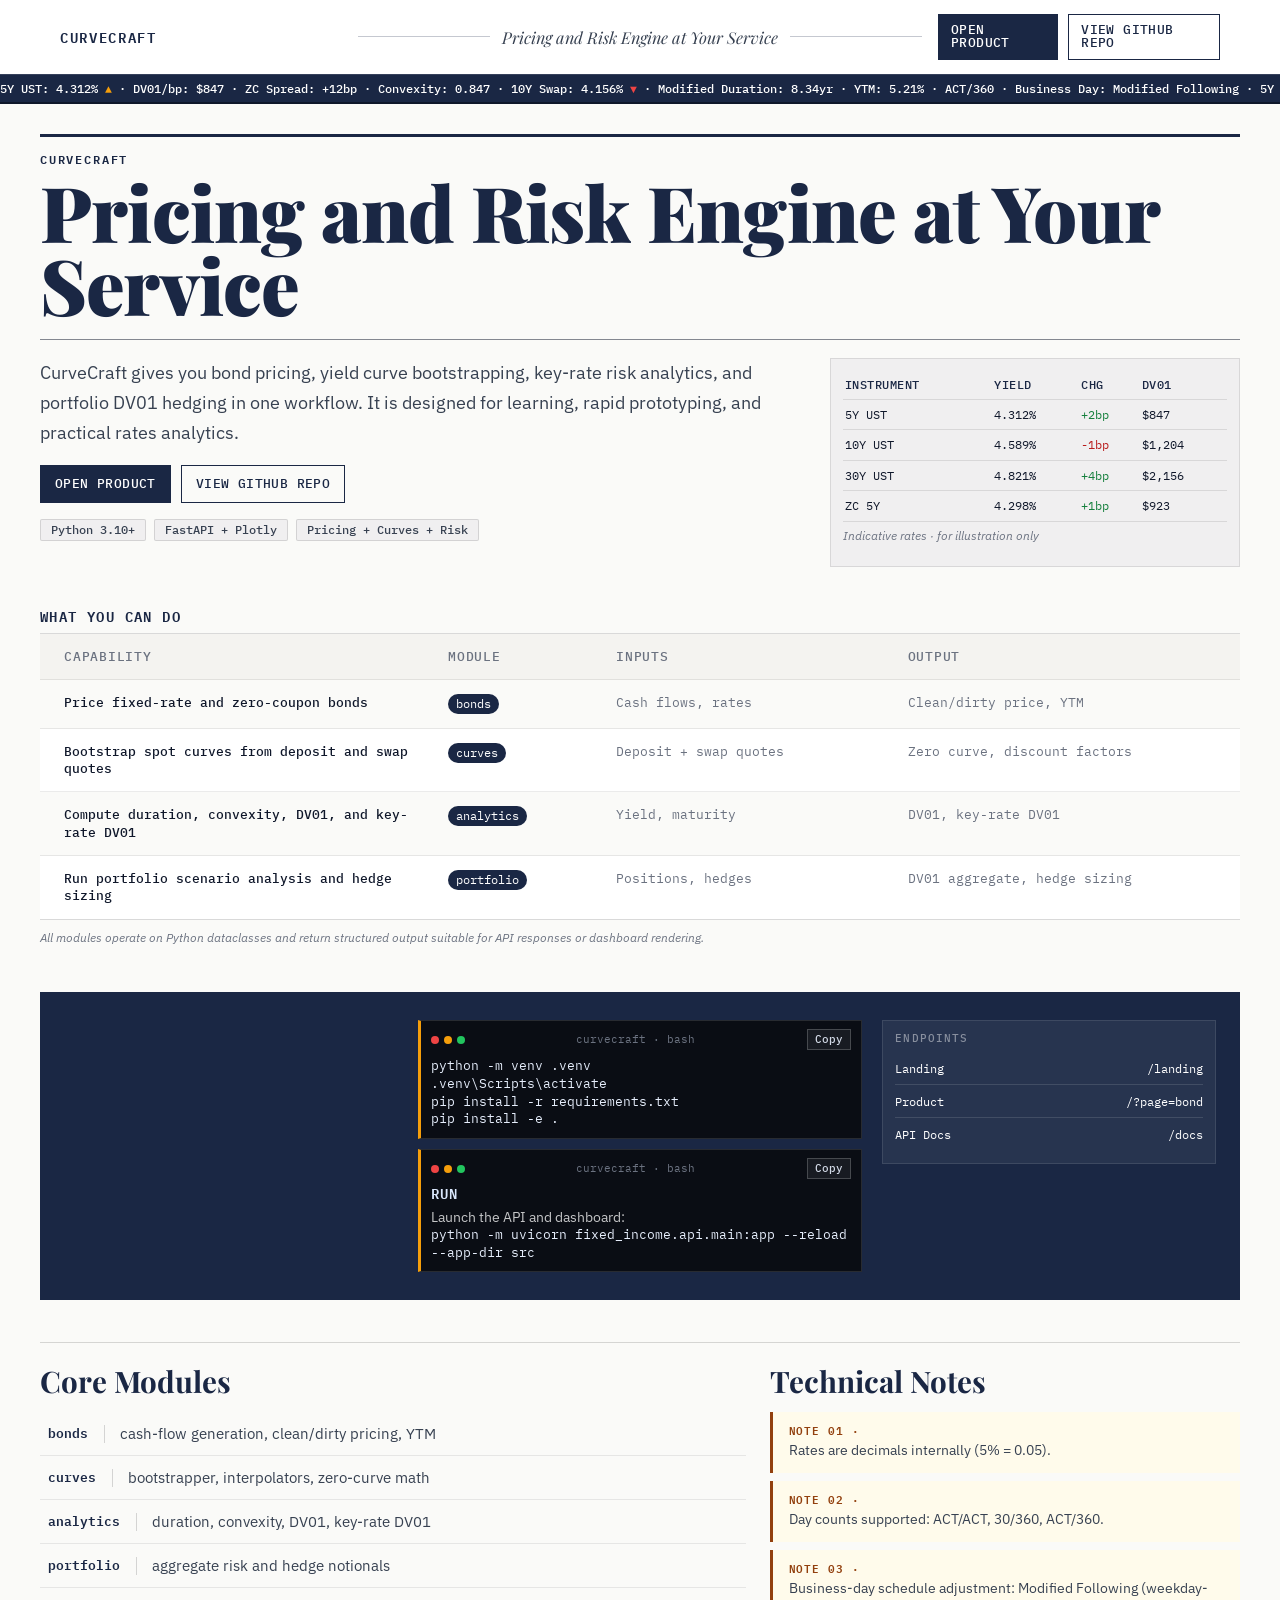
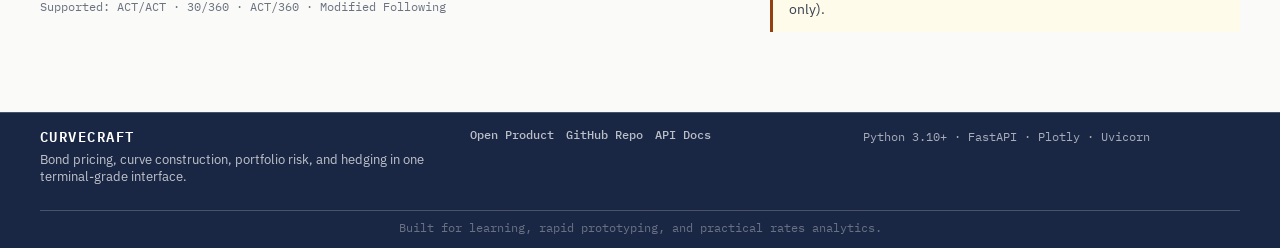
==== src/fixed_income/api/static/landing/index.html @ 66b0b0cb "Add Bloomberg-style landing page and wire landing route" ====
<!DOCTYPE html>
<html lang="en">
<head>
    <meta charset="UTF-8">
    <meta name="viewport" content="width=device-width, initial-scale=1.0">
    <title>CurveCraft | Pricing and Risk Engine at Your Service</title>
    <link rel="preconnect" href="https://fonts.googleapis.com">
    <link rel="preconnect" href="https://fonts.gstatic.com" crossorigin>
    <link
        href="https://fonts.googleapis.com/css2?family=IBM+Plex+Mono:wght@400;500;600&family=IBM+Plex+Sans:wght@400;500&family=Playfair+Display:ital,wght@0,700;0,900;1,700&display=swap"
        rel="stylesheet"
    >
    <style>
        :root {
            --bg: #fafaf8;
            --surface: #ffffff;
            --surface-ruled: #f4f3f0;
            --surface-data: #f0eff0;
            --accent: #1a2744;
            --positive: #15803d;
            --negative: #b91c1c;
            --neutral: #374151;
            --border: rgba(0, 0, 0, 0.1);
            --border-strong: rgba(26, 39, 68, 0.25);
            --text: #0f172a;
            --muted: #6b7280;
            --data: #1a2744;
            --amber: #92400e;
        }

        * { box-sizing: border-box; }

        body {
            margin: 0;
            background: var(--bg);
            color: var(--text);
            font-family: "IBM Plex Sans", "Segoe UI", sans-serif;
        }

        .shell {
            width: min(1200px, calc(100vw - 40px));
            margin: 0 auto;
        }

        .masthead {
            background: var(--surface);
            border-bottom: 2px solid #0f172a;
        }

        .masthead-main {
            display: grid;
            grid-template-columns: 1fr 2fr 1fr;
            align-items: center;
            gap: 16px;
            padding: 14px 20px;
        }

        .brand {
            margin: 0;
            font: 600 0.86rem/1 "IBM Plex Mono", monospace;
            letter-spacing: 0.12em;
            color: var(--accent);
            text-transform: uppercase;
        }

        .masthead-tagline {
            display: flex;
            align-items: center;
            gap: 12px;
            color: var(--neutral);
            justify-content: center;
        }

        .masthead-tagline::before,
        .masthead-tagline::after {
            content: "";
            height: 1px;
            background: var(--border-strong);
            flex: 1;
        }

        .masthead-tagline span {
            font-family: "Playfair Display", serif;
            font-style: italic;
            font-size: 1.02rem;
            white-space: nowrap;
        }

        .masthead-actions {
            display: flex;
            justify-content: flex-end;
            gap: 10px;
        }

        .masthead-btn {
            border: 1px solid var(--accent);
            background: transparent;
            color: var(--accent);
            text-decoration: none;
            padding: 9px 12px;
            border-radius: 0;
            font: 500 0.8rem/1 "IBM Plex Mono", monospace;
            text-transform: uppercase;
            letter-spacing: 0.03em;
        }

        .masthead-btn.is-primary {
            background: var(--accent);
            color: #fff;
        }

        .ticker {
            background: var(--accent);
            overflow: hidden;
            white-space: nowrap;
            border-top: 1px solid rgba(255, 255, 255, 0.12);
        }

        .ticker-track {
            display: inline-block;
            padding: 8px 0;
            color: #fff;
            font: 500 0.72rem/1 "IBM Plex Mono", monospace;
            animation: ticker 26s linear infinite;
            min-width: 200%;
        }

        .up { color: #f59e0b; }
        .down { color: #ef4444; }

        @keyframes ticker {
            from { transform: translateX(0); }
            to { transform: translateX(-50%); }
        }

        main { padding: 30px 0 40px; }

        .hero-rule-strong {
            height: 3px;
            background: var(--accent);
            transform-origin: left;
        }

        .hero-rule-thin {
            height: 1px;
            background: rgba(15, 23, 42, 0.5);
            margin-top: 18px;
        }

        .hero-eyebrow {
            margin: 16px 0 0;
            color: var(--accent);
            font: 600 0.76rem/1 "IBM Plex Mono", monospace;
            letter-spacing: 0.15em;
            text-transform: uppercase;
        }

        .hero-headline {
            margin: 10px 0 8px;
            font-family: "Playfair Display", serif;
            font-weight: 900;
            font-size: clamp(3.2rem, 6vw, 7rem);
            letter-spacing: -0.01em;
            color: var(--accent);
            line-height: 0.95;
        }

        .hero-editorial {
            display: grid;
            grid-template-columns: 1.3fr 0.7fr;
            gap: 28px;
            margin-top: 18px;
        }

        .hero-copy p {
            margin: 0;
            color: var(--neutral);
            font-size: 18px;
            line-height: 1.65;
        }

        .hero-actions {
            margin-top: 18px;
            display: flex;
            gap: 10px;
            flex-wrap: wrap;
        }

        .hero-btn {
            border-radius: 0;
            text-decoration: none;
            padding: 11px 14px;
            font: 500 0.84rem/1 "IBM Plex Mono", monospace;
            border: 1px solid var(--accent);
            text-transform: uppercase;
            letter-spacing: 0.03em;
        }

        .hero-btn.is-primary {
            background: var(--accent);
            color: #fff;
        }

        .hero-btn.is-outline {
            background: transparent;
            color: var(--accent);
        }

        .spec-tags {
            margin-top: 16px;
            display: flex;
            flex-wrap: wrap;
            gap: 8px;
        }

        .spec-tag {
            border: 1px solid rgba(0, 0, 0, 0.12);
            background: var(--surface-data);
            border-radius: 2px;
            padding: 4px 10px;
            color: var(--neutral);
            font: 500 0.74rem/1 "IBM Plex Mono", monospace;
        }

        .yield-panel {
            background: var(--surface-data);
            border: 1px solid var(--border);
            padding: 12px;
        }

        .yield-caption {
            margin-top: 7px;
            color: var(--muted);
            font: italic 400 0.72rem/1.2 "IBM Plex Sans", sans-serif;
        }

        .yield-grid {
            width: 100%;
            border-collapse: collapse;
            font: 400 0.78rem/1.4 "IBM Plex Mono", monospace;
            color: var(--data);
        }

        .yield-grid thead th {
            color: var(--accent);
            font-weight: 500;
            text-transform: uppercase;
            letter-spacing: 0.04em;
            border-bottom: 1px solid var(--border);
            padding: 5px 2px;
            text-align: left;
        }

        .yield-grid tbody tr {
            opacity: 0;
        }

        .yield-grid td {
            border-bottom: 1px solid var(--border);
            padding: 6px 2px;
            color: #0f172a;
        }

        .yield-grid td.pos { color: var(--positive); }
        .yield-grid td.neg { color: var(--negative); }

        .section {
            margin-top: 42px;
        }

        .section-title {
            margin: 0 0 10px;
            color: var(--accent);
            font: 600 0.88rem/1 "IBM Plex Mono", monospace;
            letter-spacing: 0.1em;
            text-transform: uppercase;
        }

        .capability-wrap {
            border-top: 1px solid rgba(0, 0, 0, 0.15);
            border-bottom: 1px solid rgba(0, 0, 0, 0.15);
            background: var(--surface);
        }

        .capability-row {
            display: grid;
            grid-template-columns: 2.4fr 1fr 1.8fr 2fr;
            gap: 14px;
            padding: 14px 24px;
            border-bottom: 1px solid rgba(0, 0, 0, 0.08);
            font: 400 0.8rem/1.35 "IBM Plex Mono", monospace;
            color: var(--muted);
            opacity: 0;
            transition: opacity 0.3s ease;
        }

        .capability-row:last-child { border-bottom: 0; }
        .capability-row:nth-child(even) { background: var(--bg); }
        .capability-row.header {
            background: var(--surface-ruled);
            color: var(--muted);
            font-weight: 500;
            text-transform: uppercase;
            letter-spacing: 0.06em;
            opacity: 1;
        }

        .capability-row.data-row:hover {
            background: #f0f4ff;
            border-left: 3px solid var(--accent);
            padding-left: 21px;
        }

        .capability-name {
            color: var(--text);
            font-weight: 500;
        }

        .module-pill {
            display: inline-block;
            background: var(--accent);
            color: #fff;
            border-radius: 999px;
            padding: 2px 8px;
            font-size: 0.73rem;
            text-transform: lowercase;
            width: fit-content;
        }

        .capability-note {
            margin: 9px 0 0;
            color: var(--muted);
            font: italic 400 0.78rem/1.4 "IBM Plex Sans", sans-serif;
        }

        .install-run {
            margin-top: 46px;
            background: var(--accent);
            color: #fff;
            padding: 28px 24px;
        }

        .install-run-grid {
            display: grid;
            grid-template-columns: 0.9fr 1.2fr 0.9fr;
            gap: 20px;
            align-items: start;
        }

        .install-title,
        .run-title {
            margin: 0 0 8px;
            font: 600 0.86rem/1 "IBM Plex Mono", monospace;
            letter-spacing: 0.1em;
            text-transform: uppercase;
            color: #d9e6fb;
        }

        .install-body,
        .run-body {
            margin: 0;
            color: rgba(255, 255, 255, 0.76);
            font-size: 0.88rem;
        }

        .install-steps {
            margin-top: 12px;
            display: grid;
            gap: 10px;
            opacity: 0;
            transition: opacity 0.3s ease;
        }

        .install-step {
            display: grid;
            gap: 2px;
        }

        .step-no {
            color: #f59e0b;
            font: 600 0.78rem/1 "IBM Plex Mono", monospace;
            letter-spacing: 0.06em;
        }

        .step-desc {
            color: rgba(255, 255, 255, 0.76);
            font-size: 0.8rem;
        }

        .terminal {
            background: #0a0d14;
            border: 1px solid rgba(255, 255, 255, 0.12);
            border-left: 3px solid #f59e0b;
            padding: 8px 10px 10px;
            position: relative;
            opacity: 0;
            transition: opacity 0.3s ease;
        }

        .terminal + .terminal { margin-top: 10px; }

        .terminal-bar {
            display: flex;
            align-items: center;
            justify-content: space-between;
            margin-bottom: 7px;
            color: #6b7280;
            font: 400 0.68rem/1 "IBM Plex Mono", monospace;
        }

        .dots { display: inline-flex; gap: 5px; }
        .dot { width: 8px; height: 8px; border-radius: 50%; }
        .dot.r { background: #ef4444; }
        .dot.y { background: #f59e0b; }
        .dot.g { background: #22c55e; }

        .copy-btn {
            border: 1px solid rgba(255, 255, 255, 0.2);
            background: rgba(255, 255, 255, 0.06);
            color: #d2d9e6;
            padding: 4px 7px;
            font: 500 0.7rem/1 "IBM Plex Mono", monospace;
            cursor: pointer;
        }

        .terminal pre {
            margin: 0;
            color: #e6eefc;
            white-space: pre-wrap;
            font: 400 0.79rem/1.4 "IBM Plex Mono", monospace;
        }

        .endpoint-box {
            background: rgba(255, 255, 255, 0.06);
            border: 1px solid rgba(255, 255, 255, 0.1);
            padding: 12px;
            opacity: 0;
            transition: opacity 0.3s ease;
        }

        .endpoint-head {
            margin: 0 0 8px;
            color: rgba(255, 255, 255, 0.45);
            font: 500 0.68rem/1 "IBM Plex Mono", monospace;
            letter-spacing: 0.1em;
            text-transform: uppercase;
        }

        .endpoint-row {
            display: grid;
            grid-template-columns: 1fr auto;
            gap: 8px;
            border-bottom: 1px solid rgba(255, 255, 255, 0.12);
            padding: 8px 0;
            color: #fff;
            font: 400 0.78rem/1.3 "IBM Plex Mono", monospace;
        }

        .endpoint-row:last-child { border-bottom: 0; }

        .endpoint-row:hover { background: rgba(255, 255, 255, 0.08); }

        .sheets {
            margin-top: 42px;
            border-top: 1px solid rgba(0, 0, 0, 0.15);
            padding-top: 18px;
            display: grid;
            grid-template-columns: 1.5fr 1fr;
            gap: 24px;
        }

        .sheet-title {
            margin: 0 0 12px;
            color: var(--accent);
            font-family: "Playfair Display", serif;
            font-size: 1.85rem;
            font-weight: 700;
        }

        .module-row {
            display: grid;
            grid-template-columns: auto 12px 1fr;
            align-items: center;
            gap: 10px;
            padding: 12px 8px;
            border-bottom: 1px solid rgba(0, 0, 0, 0.08);
            opacity: 0;
            transition: opacity 0.3s ease;
        }

        .module-row:hover { background: #f0f4ff; }

        .module-name {
            color: var(--accent);
            font: 600 0.8rem/1 "IBM Plex Mono", monospace;
            text-transform: lowercase;
        }

        .module-sep {
            height: 18px;
            border-left: 1px solid rgba(0, 0, 0, 0.15);
            justify-self: center;
        }

        .module-desc {
            color: var(--neutral);
            font-size: 0.92rem;
        }

        .spec-line {
            margin-top: 11px;
            color: var(--muted);
            font: 400 0.75rem/1.4 "IBM Plex Mono", monospace;
        }

        .note-card {
            border-left: 3px solid var(--amber);
            background: #fffbeb;
            padding: 12px 16px;
            opacity: 0;
            transition: opacity 0.3s ease;
        }

        .note-card + .note-card { margin-top: 8px; }

        .note-label {
            color: var(--amber);
            font: 600 0.69rem/1 "IBM Plex Mono", monospace;
            letter-spacing: 0.08em;
            text-transform: uppercase;
        }

        .note-text {
            margin-top: 5px;
            color: var(--neutral);
            font-size: 0.9rem;
            line-height: 1.45;
        }

        .footer {
            margin-top: 40px;
            background: var(--accent);
            color: #fff;
            border-top: 1px solid rgba(255, 255, 255, 0.2);
        }

        .footer-inner {
            width: min(1200px, calc(100vw - 40px));
            margin: 0 auto;
            padding: 16px 0 10px;
        }

        .footer-grid {
            display: grid;
            grid-template-columns: 1.1fr 1fr 1fr;
            gap: 16px;
            align-items: start;
            border-bottom: 1px solid rgba(255, 255, 255, 0.2);
            padding-bottom: 12px;
        }

        .footer-brand {
            margin: 0;
            font: 600 0.85rem/1 "IBM Plex Mono", monospace;
            letter-spacing: 0.11em;
            text-transform: uppercase;
        }

        .footer-copy {
            margin-top: 8px;
            color: rgba(255, 255, 255, 0.72);
            font-size: 0.82rem;
        }

        .footer-links {
            display: flex;
            gap: 12px;
            flex-wrap: wrap;
        }

        .footer-links a {
            color: rgba(255, 255, 255, 0.7);
            text-decoration: none;
            font: 500 0.76rem/1 "IBM Plex Mono", monospace;
        }

        .footer-links a:hover { color: #fff; }

        .footer-tech {
            color: rgba(255, 255, 255, 0.62);
            font: 400 0.73rem/1.45 "IBM Plex Mono", monospace;
        }

        .footer-bottom {
            padding: 10px 0 4px;
            text-align: center;
            color: rgba(255, 255, 255, 0.35);
            font: 400 0.72rem/1.2 "IBM Plex Mono", monospace;
        }

        @media (max-width: 768px) {
            .shell { width: calc(100vw - 22px); }
            .ticker { display: none; }
            .masthead-main {
                grid-template-columns: 1fr;
                text-align: center;
            }
            .masthead-actions { justify-content: center; }
            .hero-editorial { grid-template-columns: 1fr; }
            .capability-row {
                grid-template-columns: 1fr;
                gap: 6px;
            }
            .capability-row.header .cap-col:nth-child(n + 2),
            .capability-row.data-row > :nth-child(n + 2) {
                display: none;
            }
            .install-run-grid,
            .sheets,
            .footer-grid {
                grid-template-columns: 1fr;
            }
        }

        @media (prefers-reduced-motion: no-preference) {
            @supports (selector(:has(*))) {
                .hero-headline {
                    transition: opacity 0.5s ease;
                    @starting-style { opacity: 0; }
                }

                .hero-copy,
                .yield-panel {
                    transition: opacity 0.45s ease;
                    @starting-style { opacity: 0; }
                }
            }

            .hero-rule-strong {
                animation: ruleDraw 0.4s ease-out both;
            }

            @keyframes ruleDraw {
                from { transform: scaleX(0); }
                to { transform: scaleX(1); }
            }
        }
    </style>
</head>
<body>
    <header class="masthead">
        <div class="masthead-main shell">
            <p class="brand">CURVECRAFT</p>
            <div class="masthead-tagline"><span>Pricing and Risk Engine at Your Service</span></div>
            <div class="masthead-actions">
                <a class="masthead-btn is-primary" href="/?page=bond">Open Product</a>
                <a
                    class="masthead-btn"
                    href="https://github.com/Whauv/CurveCraft"
                    target="_blank"
                    rel="noopener noreferrer"
                >View GitHub Repo</a>
            </div>
        </div>
        <div class="ticker">
            <div class="ticker-track">
                5Y UST: 4.312% <span class="up">▲</span> · DV01/bp: $847 · ZC Spread: +12bp · Convexity: 0.847 ·
                10Y Swap: 4.156% <span class="down">▼</span> · Modified Duration: 8.34yr · YTM: 5.21% · ACT/360 ·
                Business Day: Modified Following · 5Y UST: 4.312% <span class="up">▲</span> · DV01/bp: $847 ·
                ZC Spread: +12bp · Convexity: 0.847 · 10Y Swap: 4.156% <span class="down">▼</span> ·
                Modified Duration: 8.34yr · YTM: 5.21% · ACT/360 · Business Day: Modified Following ·
            </div>
        </div>
    </header>

    <main class="shell">
        <section>
            <div class="hero-rule-strong"></div>
            <p class="hero-eyebrow">CURVECRAFT</p>
            <h1 class="hero-headline">Pricing and Risk Engine at Your Service</h1>
            <div class="hero-rule-thin"></div>

            <div class="hero-editorial">
                <div class="hero-copy">
                    <p>
                        CurveCraft gives you bond pricing, yield curve bootstrapping, key-rate risk analytics, and portfolio
                        DV01 hedging in one workflow. It is designed for learning, rapid prototyping, and practical rates analytics.
                    </p>
                    <div class="hero-actions">
                        <a class="hero-btn is-primary" href="/?page=bond">Open Product</a>
                        <a
                            class="hero-btn is-outline"
                            href="https://github.com/Whauv/CurveCraft"
                            target="_blank"
                            rel="noopener noreferrer"
                        >View GitHub Repo</a>
                    </div>
                    <div class="spec-tags">
                        <span class="spec-tag">Python 3.10+</span>
                        <span class="spec-tag">FastAPI + Plotly</span>
                        <span class="spec-tag">Pricing + Curves + Risk</span>
                    </div>
                </div>

                <aside class="yield-panel">
                    <table class="yield-grid" aria-label="Indicative rates">
                        <thead>
                            <tr><th>INSTRUMENT</th><th>YIELD</th><th>CHG</th><th>DV01</th></tr>
                        </thead>
                        <tbody>
                            <tr><td>5Y UST</td><td>4.312%</td><td class="pos">+2bp</td><td>$847</td></tr>
                            <tr><td>10Y UST</td><td>4.589%</td><td class="neg">-1bp</td><td>$1,204</td></tr>
                            <tr><td>30Y UST</td><td>4.821%</td><td class="pos">+4bp</td><td>$2,156</td></tr>
                            <tr><td>ZC 5Y</td><td>4.298%</td><td class="pos">+1bp</td><td>$923</td></tr>
                        </tbody>
                    </table>
                    <p class="yield-caption">Indicative rates · for illustration only</p>
                </aside>
            </div>
        </section>

        <section class="section">
            <h2 class="section-title">WHAT YOU CAN DO</h2>
            <div class="capability-wrap">
                <div class="capability-row header">
                    <div class="cap-col">CAPABILITY</div>
                    <div class="cap-col">MODULE</div>
                    <div class="cap-col">INPUTS</div>
                    <div class="cap-col">OUTPUT</div>
                </div>
                <div class="capability-row data-row">
                    <div class="capability-name">Price fixed-rate and zero-coupon bonds</div>
                    <div><span class="module-pill">bonds</span></div>
                    <div>Cash flows, rates</div>
                    <div>Clean/dirty price, YTM</div>
                </div>
                <div class="capability-row data-row">
                    <div class="capability-name">Bootstrap spot curves from deposit and swap quotes</div>
                    <div><span class="module-pill">curves</span></div>
                    <div>Deposit + swap quotes</div>
                    <div>Zero curve, discount factors</div>
                </div>
                <div class="capability-row data-row">
                    <div class="capability-name">Compute duration, convexity, DV01, and key-rate DV01</div>
                    <div><span class="module-pill">analytics</span></div>
                    <div>Yield, maturity</div>
                    <div>DV01, key-rate DV01</div>
                </div>
                <div class="capability-row data-row">
                    <div class="capability-name">Run portfolio scenario analysis and hedge sizing</div>
                    <div><span class="module-pill">portfolio</span></div>
                    <div>Positions, hedges</div>
                    <div>DV01 aggregate, hedge sizing</div>
                </div>
            </div>
            <p class="capability-note">
                All modules operate on Python dataclasses and return structured output suitable for API responses or dashboard rendering.
            </p>
        </section>

        <section class="install-run data-row">
            <div class="install-run-grid">
                <div class="install-steps">
                    <h3 class="install-title">INSTALL</h3>
                    <p class="install-body">Set up the project locally in a few commands:</p>
                    <div class="install-step"><span class="step-no">01 →</span><span class="step-desc">Create local virtual environment</span></div>
                    <div class="install-step"><span class="step-no">02 →</span><span class="step-desc">Activate project environment</span></div>
                    <div class="install-step"><span class="step-no">03 →</span><span class="step-desc">Install project dependencies</span></div>
                    <div class="install-step"><span class="step-no">04 →</span><span class="step-desc">Install package in editable mode</span></div>
                </div>

                <div>
                    <div class="terminal data-row">
                        <div class="terminal-bar">
                            <span class="dots"><span class="dot r"></span><span class="dot y"></span><span class="dot g"></span></span>
                            <span>curvecraft · bash</span>
                            <button class="copy-btn" data-copy-target="install-code">Copy</button>
                        </div>
                        <pre id="install-code">python -m venv .venv
.venv\Scripts\activate
pip install -r requirements.txt
pip install -e .</pre>
                    </div>
                    <div class="terminal data-row">
                        <div class="terminal-bar">
                            <span class="dots"><span class="dot r"></span><span class="dot y"></span><span class="dot g"></span></span>
                            <span>curvecraft · bash</span>
                            <button class="copy-btn" data-copy-target="run-code">Copy</button>
                        </div>
                        <h3 class="run-title">RUN</h3>
                        <p class="run-body">Launch the API and dashboard:</p>
                        <pre id="run-code">python -m uvicorn fixed_income.api.main:app --reload --app-dir src</pre>
                    </div>
                </div>

                <div class="endpoint-box data-row">
                    <p class="endpoint-head">ENDPOINTS</p>
                    <div class="endpoint-row"><span>Landing</span><span>/landing</span></div>
                    <div class="endpoint-row"><span>Product</span><span>/?page=bond</span></div>
                    <div class="endpoint-row"><span>API Docs</span><span>/docs</span></div>
                </div>
            </div>
        </section>

        <section class="sheets">
            <div>
                <h2 class="sheet-title">Core Modules</h2>
                <div class="module-row data-row">
                    <span class="module-name">bonds</span>
                    <span class="module-sep"></span>
                    <span class="module-desc">cash-flow generation, clean/dirty pricing, YTM</span>
                </div>
                <div class="module-row data-row">
                    <span class="module-name">curves</span>
                    <span class="module-sep"></span>
                    <span class="module-desc">bootstrapper, interpolators, zero-curve math</span>
                </div>
                <div class="module-row data-row">
                    <span class="module-name">analytics</span>
                    <span class="module-sep"></span>
                    <span class="module-desc">duration, convexity, DV01, key-rate DV01</span>
                </div>
                <div class="module-row data-row">
                    <span class="module-name">portfolio</span>
                    <span class="module-sep"></span>
                    <span class="module-desc">aggregate risk and hedge notionals</span>
                </div>
                <p class="spec-line">Supported: ACT/ACT · 30/360 · ACT/360 · Modified Following</p>
            </div>

            <div>
                <h2 class="sheet-title">Technical Notes</h2>
                <div class="note-card data-row">
                    <div class="note-label">NOTE 01 ·</div>
                    <div class="note-text">Rates are decimals internally (5% = 0.05).</div>
                </div>
                <div class="note-card data-row">
                    <div class="note-label">NOTE 02 ·</div>
                    <div class="note-text">Day counts supported: ACT/ACT, 30/360, ACT/360.</div>
                </div>
                <div class="note-card data-row">
                    <div class="note-label">NOTE 03 ·</div>
                    <div class="note-text">Business-day schedule adjustment: Modified Following (weekday-only).</div>
                </div>
            </div>
        </section>
    </main>

    <footer class="footer">
        <div class="footer-inner">
            <div class="footer-grid">
                <div>
                    <p class="footer-brand">CURVECRAFT</p>
                    <p class="footer-copy">Bond pricing, curve construction, portfolio risk, and hedging in one terminal-grade interface.</p>
                </div>
                <div class="footer-links">
                    <a href="/?page=bond">Open Product</a>
                    <a href="https://github.com/Whauv/CurveCraft" target="_blank" rel="noopener noreferrer">GitHub Repo</a>
                    <a href="/docs">API Docs</a>
                </div>
                <div class="footer-tech">Python 3.10+ · FastAPI · Plotly · Uvicorn</div>
            </div>
            <div class="footer-bottom">Built for learning, rapid prototyping, and practical rates analytics.</div>
        </div>
    </footer>

    <script>
        (() => {
            const prefersReducedMotion = window.matchMedia("(prefers-reduced-motion: reduce)").matches;
            const rows = Array.from(document.querySelectorAll(".data-row"));
            const yieldRows = Array.from(document.querySelectorAll(".yield-grid tbody tr"));

            if (!prefersReducedMotion) {
                setTimeout(() => {
                    yieldRows.forEach((row, index) => {
                        window.setTimeout(() => { row.style.opacity = "1"; }, index * 30);
                    });
                }, 220);

                const observer = new IntersectionObserver((entries) => {
                    entries.forEach((entry, index) => {
                        if (entry.isIntersecting) {
                            window.setTimeout(() => {
                                entry.target.style.opacity = "1";
                            }, index * 35);
                            observer.unobserve(entry.target);
                        }
                    });
                }, { threshold: 0.1 });

                rows.forEach((el) => {
                    if (!el.classList.contains("header")) {
                        el.style.opacity = "0";
                        el.style.transition = "opacity 0.3s ease";
                    }
                    observer.observe(el);
                });
            } else {
                yieldRows.forEach((row) => { row.style.opacity = "1"; });
                rows.forEach((row) => { row.style.opacity = "1"; });
            }

            document.querySelectorAll(".copy-btn").forEach((button) => {
                button.addEventListener("click", async () => {
                    const targetId = button.getAttribute("data-copy-target");
                    const node = document.getElementById(targetId);
                    if (!node) return;
                    try {
                        await navigator.clipboard.writeText(node.textContent || "");
                        const original = button.textContent;
                        button.textContent = "Copied";
                        window.setTimeout(() => { button.textContent = original; }, 2000);
                    } catch (_error) {
                        button.textContent = "Copy Failed";
                        window.setTimeout(() => { button.textContent = "Copy"; }, 2000);
                    }
                });
            });
        })();
    </script>
</body>
</html>
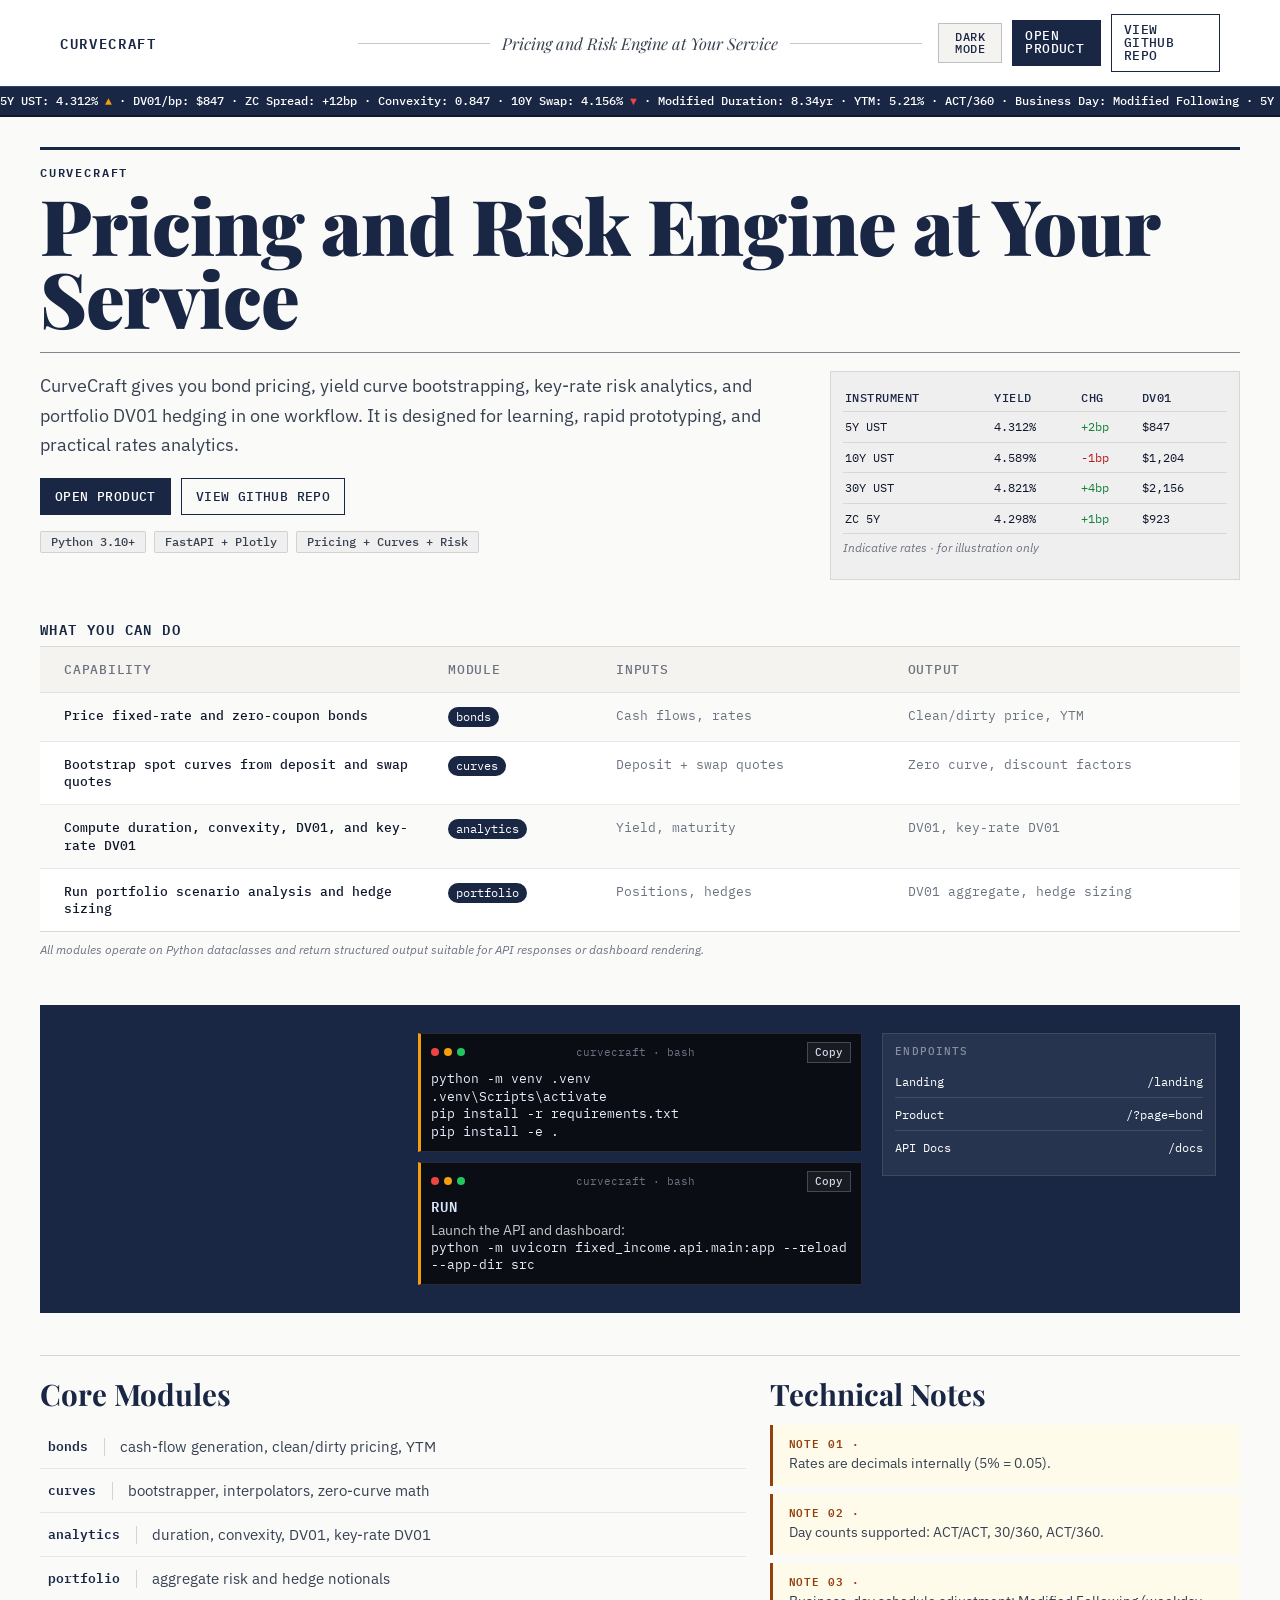
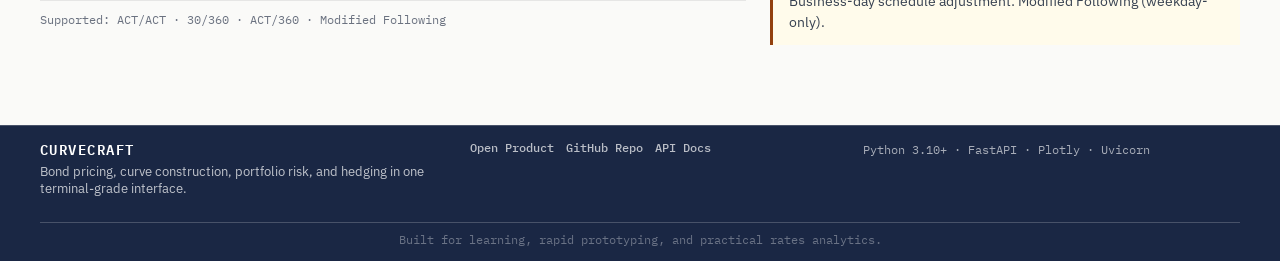
==== commit 35277a0e: "Refine landing page theming and dark mode support" ====
--- a/src/fixed_income/api/static/landing/index.html
+++ b/src/fixed_income/api/static/landing/index.html
@@ -17,6 +17,8 @@
             --surface-ruled: #f4f3f0;
             --surface-data: #f0eff0;
             --accent: #1a2744;
+            --accent-surface: #1a2744;
+            --accent-contrast: #ffffff;
             --positive: #15803d;
             --negative: #b91c1c;
             --neutral: #374151;
@@ -28,6 +30,25 @@
             --amber: #92400e;
         }
 
+        :root[data-theme="dark"] {
+            --bg: #08111d;
+            --surface: #0d1728;
+            --surface-ruled: #132238;
+            --surface-data: #101d31;
+            --accent: #d9e6fb;
+            --accent-surface: #0f1b2d;
+            --accent-contrast: #edf3fb;
+            --positive: #4ade80;
+            --negative: #f87171;
+            --neutral: #b8c5d9;
+            --border: rgba(217, 230, 251, 0.14);
+            --border-strong: rgba(217, 230, 251, 0.28);
+            --text: #edf3fb;
+            --muted: #91a2ba;
+            --data: #edf3fb;
+            --amber: #f4b76a;
+        }
+
         * { box-sizing: border-box; }
 
         body {
@@ -35,6 +56,7 @@
             background: var(--bg);
             color: var(--text);
             font-family: "IBM Plex Sans", "Segoe UI", sans-serif;
+            transition: background 0.25s ease, color 0.25s ease;
         }
 
         .shell {
@@ -45,6 +67,7 @@
         .masthead {
             background: var(--surface);
             border-bottom: 2px solid #0f172a;
+            transition: background 0.25s ease, border-color 0.25s ease;
         }
 
         .masthead-main {
@@ -90,6 +113,7 @@
             display: flex;
             justify-content: flex-end;
             gap: 10px;
+            align-items: center;
         }
 
         .masthead-btn {
@@ -102,15 +126,36 @@
             font: 500 0.8rem/1 "IBM Plex Mono", monospace;
             text-transform: uppercase;
             letter-spacing: 0.03em;
+            transition: background 0.2s ease, color 0.2s ease, border-color 0.2s ease;
         }
 
         .masthead-btn.is-primary {
-            background: var(--accent);
-            color: #fff;
+            background: var(--accent-surface);
+            color: var(--accent-contrast);
+        }
+
+        .theme-toggle {
+            display: inline-flex;
+            align-items: center;
+            gap: 8px;
+            border: 1px solid var(--border-strong);
+            background: var(--surface-ruled);
+            color: var(--accent);
+            padding: 7px 10px;
+            font: 500 0.74rem/1 "IBM Plex Mono", monospace;
+            text-transform: uppercase;
+            letter-spacing: 0.05em;
+            cursor: pointer;
+            border-radius: 0;
+            transition: background 0.2s ease, color 0.2s ease, border-color 0.2s ease;
+        }
+
+        .theme-toggle:hover {
+            border-color: var(--accent);
         }
 
         .ticker {
-            background: var(--accent);
+            background: var(--accent-surface);
             overflow: hidden;
             white-space: nowrap;
             border-top: 1px solid rgba(255, 255, 255, 0.12);
@@ -197,8 +242,8 @@
         }
 
         .hero-btn.is-primary {
-            background: var(--accent);
-            color: #fff;
+            background: var(--accent-surface);
+            color: var(--accent-contrast);
         }
 
         .hero-btn.is-outline {
@@ -311,6 +356,11 @@
             padding-left: 21px;
         }
 
+        :root[data-theme="dark"] .capability-row.data-row:hover,
+        :root[data-theme="dark"] .module-row:hover {
+            background: rgba(111, 149, 201, 0.12);
+        }
+
         .capability-name {
             color: var(--text);
             font-weight: 500;
@@ -318,8 +368,8 @@
 
         .module-pill {
             display: inline-block;
-            background: var(--accent);
-            color: #fff;
+            background: var(--accent-surface);
+            color: var(--accent-contrast);
             border-radius: 999px;
             padding: 2px 8px;
             font-size: 0.73rem;
@@ -335,8 +385,8 @@
 
         .install-run {
             margin-top: 46px;
-            background: var(--accent);
-            color: #fff;
+            background: var(--accent-surface);
+            color: var(--accent-contrast);
             padding: 28px 24px;
         }
 
@@ -521,6 +571,10 @@
             transition: opacity 0.3s ease;
         }
 
+        :root[data-theme="dark"] .note-card {
+            background: rgba(244, 183, 106, 0.12);
+        }
+
         .note-card + .note-card { margin-top: 8px; }
 
         .note-label {
@@ -539,9 +593,48 @@
 
         .footer {
             margin-top: 40px;
-            background: var(--accent);
-            color: #fff;
+            background: var(--accent-surface);
+            color: var(--accent-contrast);
             border-top: 1px solid rgba(255, 255, 255, 0.2);
+        }
+
+        :root[data-theme="dark"] .masthead {
+            background: #0b1525;
+            border-bottom-color: rgba(217, 230, 251, 0.22);
+        }
+
+        :root[data-theme="dark"] .ticker,
+        :root[data-theme="dark"] .install-run,
+        :root[data-theme="dark"] .footer,
+        :root[data-theme="dark"] .masthead-btn.is-primary,
+        :root[data-theme="dark"] .hero-btn.is-primary,
+        :root[data-theme="dark"] .module-pill,
+        :root[data-theme="dark"] .theme-toggle {
+            background: #0f1b2d;
+            color: #edf3fb;
+        }
+
+        :root[data-theme="dark"] .theme-toggle {
+            border-color: rgba(217, 230, 251, 0.22);
+        }
+
+        :root[data-theme="dark"] .endpoint-box {
+            background: rgba(13, 23, 40, 0.88);
+            border-color: rgba(217, 230, 251, 0.14);
+        }
+
+        :root[data-theme="dark"] .capability-wrap,
+        :root[data-theme="dark"] .yield-panel {
+            background: #0d1728;
+        }
+
+        :root[data-theme="dark"] .hero-rule-thin {
+            background: rgba(217, 230, 251, 0.24);
+        }
+
+        :root[data-theme="dark"] .ticker-track,
+        :root[data-theme="dark"] .footer-links a:hover {
+            color: #edf3fb;
         }
 
         .footer-inner {
@@ -653,6 +746,9 @@
             <p class="brand">CURVECRAFT</p>
             <div class="masthead-tagline"><span>Pricing and Risk Engine at Your Service</span></div>
             <div class="masthead-actions">
+                <button class="theme-toggle" id="theme-toggle" type="button" aria-label="Toggle theme">
+                    <span id="theme-toggle-label">Dark Mode</span>
+                </button>
                 <a class="masthead-btn is-primary" href="/?page=bond">Open Product</a>
                 <a
                     class="masthead-btn"
@@ -866,6 +962,29 @@
 
     <script>
         (() => {
+            const root = document.documentElement;
+            const themeToggle = document.getElementById("theme-toggle");
+            const themeLabel = document.getElementById("theme-toggle-label");
+            const savedTheme = localStorage.getItem("curvecraft-landing-theme");
+
+            const applyTheme = (theme) => {
+                if (theme === "dark") {
+                    root.setAttribute("data-theme", "dark");
+                    themeLabel.textContent = "Light Mode";
+                } else {
+                    root.removeAttribute("data-theme");
+                    themeLabel.textContent = "Dark Mode";
+                }
+            };
+
+            applyTheme(savedTheme === "dark" ? "dark" : "light");
+
+            themeToggle?.addEventListener("click", () => {
+                const nextTheme = root.getAttribute("data-theme") === "dark" ? "light" : "dark";
+                applyTheme(nextTheme);
+                localStorage.setItem("curvecraft-landing-theme", nextTheme);
+            });
+
             const prefersReducedMotion = window.matchMedia("(prefers-reduced-motion: reduce)").matches;
             const rows = Array.from(document.querySelectorAll(".data-row"));
             const yieldRows = Array.from(document.querySelectorAll(".yield-grid tbody tr"));
